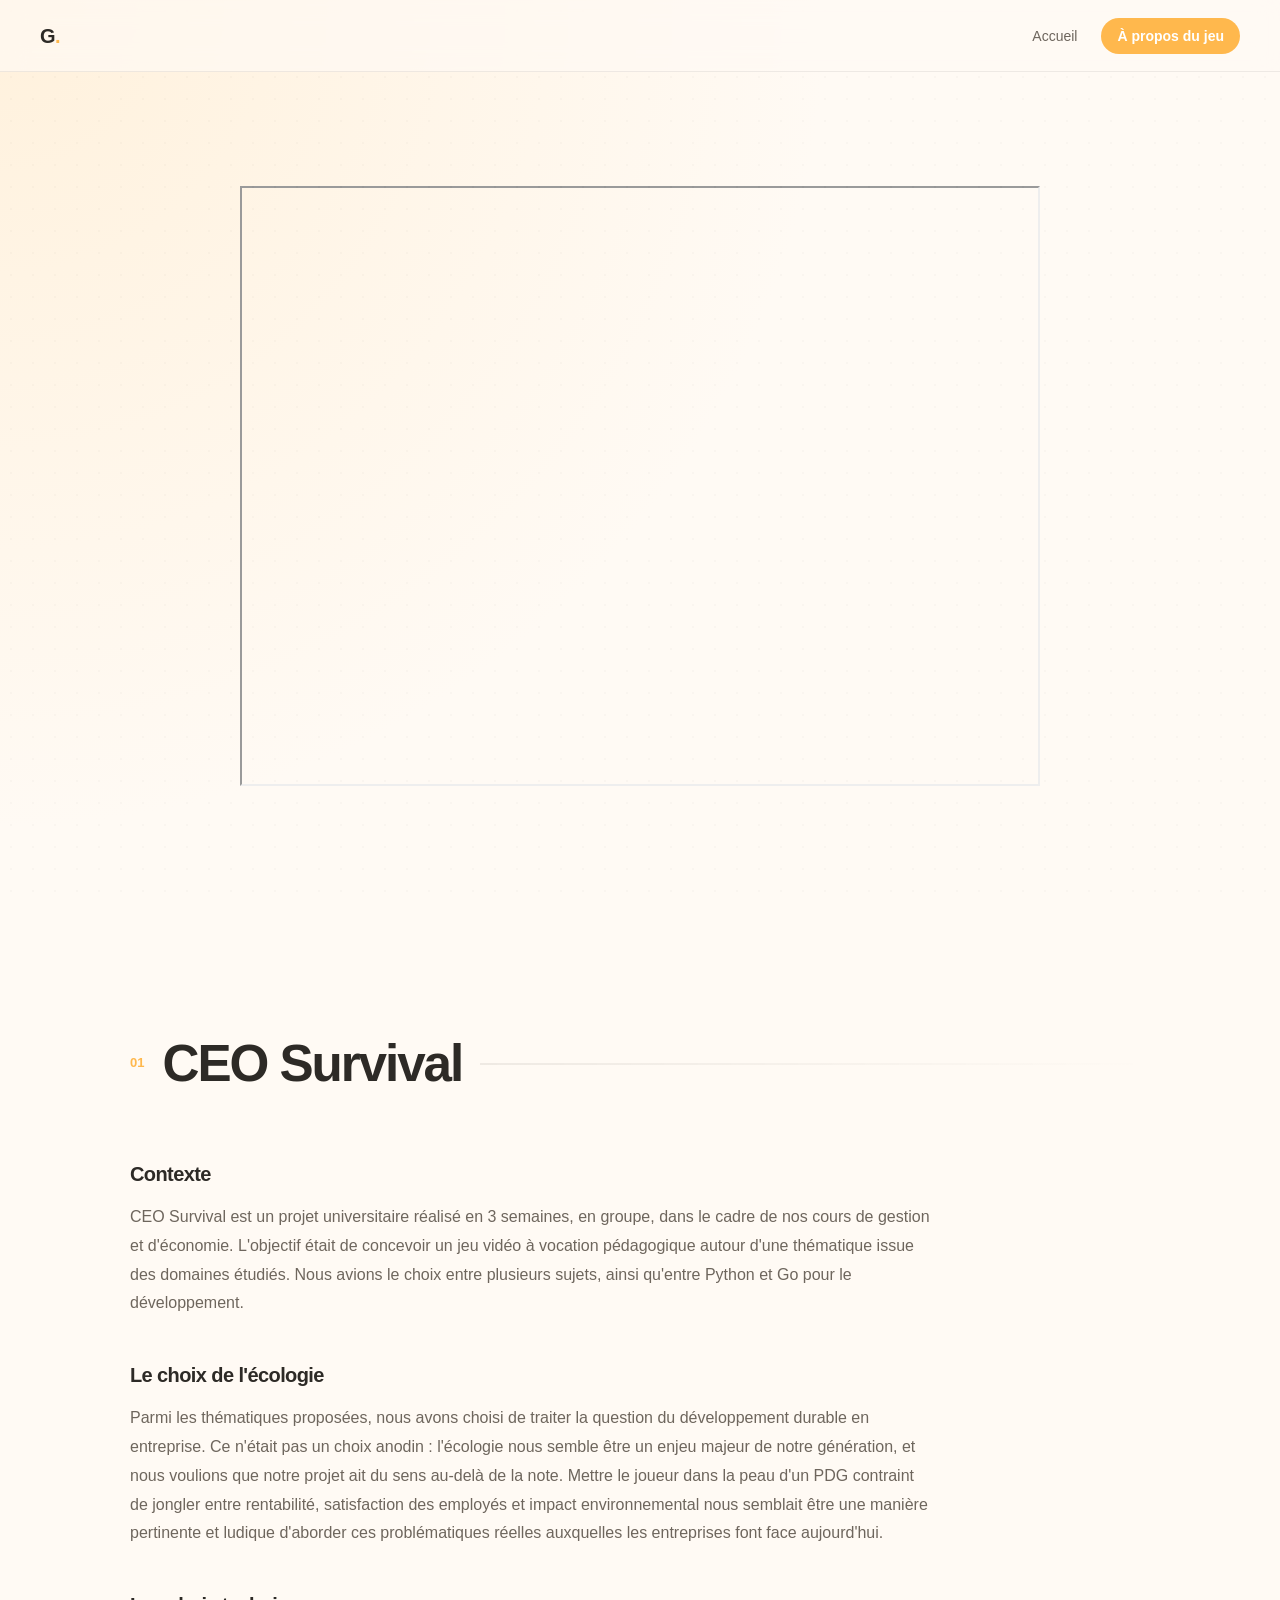
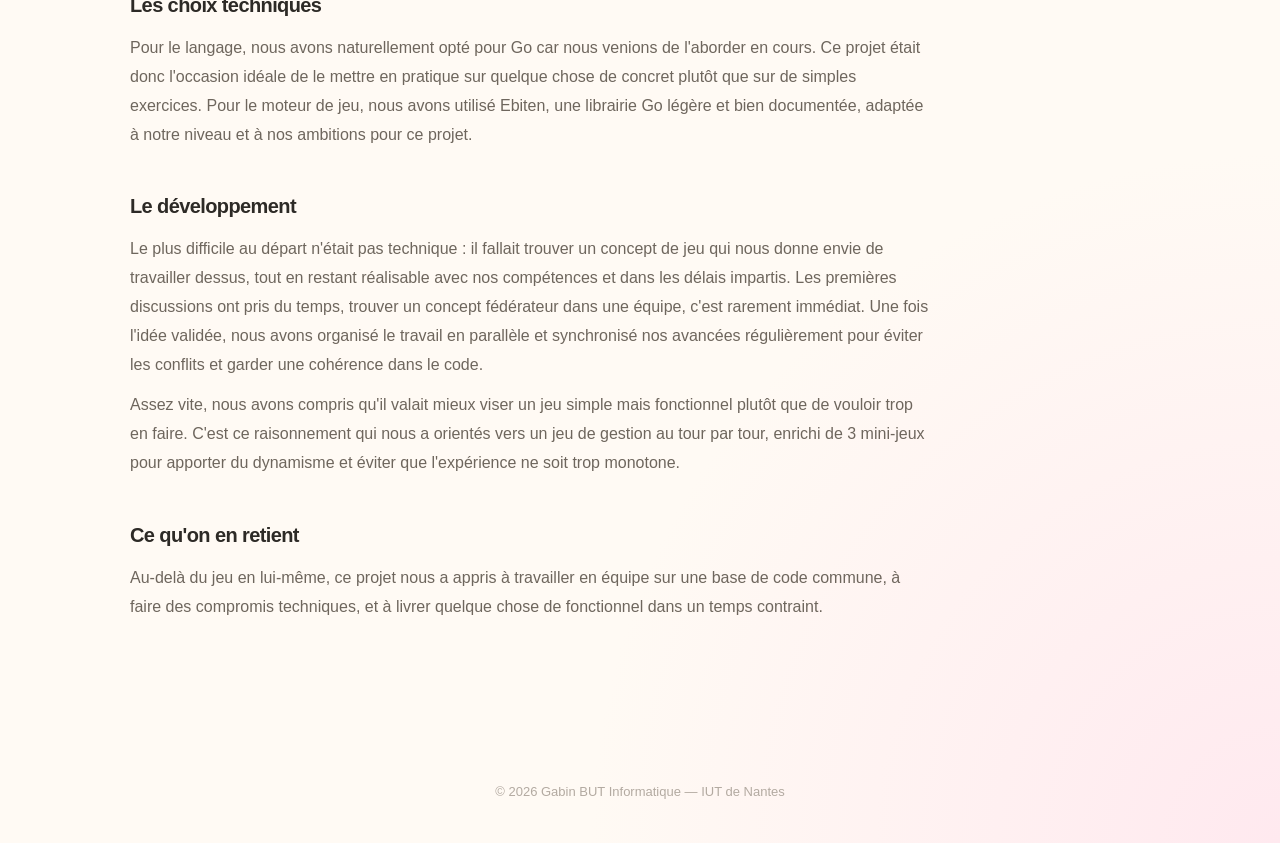
==== ceo_survival.html @ e83b7fce "Premier commit" ====
<!DOCTYPE html>
<html lang="fr">
<head>
  <meta charset="UTF-8" />
  <meta name="viewport" content="width=device-width, initial-scale=1.0" />
  <title>CEO Survival - Gabin</title>
  <link rel="preconnect" href="https://fonts.googleapis.com" />
  <link rel="preconnect" href="https://fonts.gstatic.com" crossorigin />
  <link href="https://fonts.googleapis.com/css2?family=Syne:wght@400;500;600;700;800&family=DM+Mono:ital,wght@0,300;0,400;1,300&display=swap" rel="stylesheet" />
  <link rel="stylesheet" type="text/css" href="style.css">
</head>
<body>

  <!-- NAV -->
  <nav>
  <a href="accueil.html" class="nav-logo">G<span>.</span></a>
  <ul class="nav-links">
    <li><a href="accueil.html">Accueil</a></li>
    <li><a href="#description" class="cta">À propos du jeu</a></li>
  </ul>
  </nav>

  <!-- JEU -->
  <div style="display:flex; justify-content:center; align-items:center; height: calc(100vh - 72px);">
    <iframe src="https://html-classic.itch.zone/html/17681470/index.html"
            width="800" height="600"
            allowfullscreen
            allow="autoplay; fullscreen; gamepad">
    </iframe>
  </div>

  <!-- DESCRIPTION -->
  <section id="description">

    <div class="section-header">
      <span class="section-num">01</span>
      <h2 class="section-title">CEO Survival</h2>
      <div class="section-line"></div>
    </div>

    <div class="jeu-desc">

      <div class="jeu-block">
        <h3>Contexte</h3>
        <p>CEO Survival est un projet universitaire réalisé en 3 semaines, en groupe, dans le cadre de nos cours de gestion et d'économie. L'objectif était de concevoir un jeu vidéo à vocation pédagogique autour d'une thématique issue des domaines étudiés. Nous avions le choix entre plusieurs sujets, ainsi qu'entre Python et Go pour le développement.</p>
      </div>

      <div class="jeu-block">
        <h3>Le choix de l'écologie</h3>
        <p>Parmi les thématiques proposées, nous avons choisi de traiter la question du développement durable en entreprise. Ce n'était pas un choix anodin : l'écologie nous semble être un enjeu majeur de notre génération, et nous voulions que notre projet ait du sens au-delà de la note. Mettre le joueur dans la peau d'un PDG contraint de jongler entre rentabilité, satisfaction des employés et impact environnemental nous semblait être une manière pertinente et ludique d'aborder ces problématiques réelles auxquelles les entreprises font face aujourd'hui.</p>
      </div>

      <div class="jeu-block">
        <h3>Les choix techniques</h3>
        <p>Pour le langage, nous avons naturellement opté pour Go car nous venions de l'aborder en cours. Ce projet était donc l'occasion idéale de le mettre en pratique sur quelque chose de concret plutôt que sur de simples exercices. Pour le moteur de jeu, nous avons utilisé Ebiten, une librairie Go légère et bien documentée, adaptée à notre niveau et à nos ambitions pour ce projet.</p>
      </div>

      <div class="jeu-block">
        <h3>Le développement</h3>
        <p>Le plus difficile au départ n'était pas technique : il fallait trouver un concept de jeu qui nous donne envie de travailler dessus, tout en restant réalisable avec nos compétences et dans les délais impartis. Les premières discussions ont pris du temps, trouver un concept fédérateur dans une équipe, c'est rarement immédiat. Une fois l'idée validée, nous avons organisé le travail en parallèle et synchronisé nos avancées régulièrement pour éviter les conflits et garder une cohérence dans le code.</p>
        <p style="margin-top: 12px;">Assez vite, nous avons compris qu'il valait mieux viser un jeu simple mais fonctionnel plutôt que de vouloir trop en faire. C'est ce raisonnement qui nous a orientés vers un jeu de gestion au tour par tour, enrichi de 3 mini-jeux pour apporter du dynamisme et éviter que l'expérience ne soit trop monotone.</p>
      </div>

      <div class="jeu-block">
        <h3>Ce qu'on en retient</h3>
        <p>Au-delà du jeu en lui-même, ce projet nous a appris à travailler en équipe sur une base de code commune, à faire des compromis techniques, et à livrer quelque chose de fonctionnel dans un temps contraint.</p>
      </div>

    </div>
  </section>

  <!-- FOOTER -->
  <footer>
    <span>© 2026 Gabin</span>
    <span>BUT Informatique — IUT de Nantes</span>
  </footer>

</body>
</html>
---- style.css ----
:root {
  --bg: #fffaf4;
  --bg2: #ffffff;
  --bg3: #f7f1ea;

  --text: #2d2a26;
  --text-muted: #6e665d;
  --text-dim: #b3aaa1;

  --border: rgba(45,42,38,0.08);
  --border-hover: rgba(45,42,38,0.16);

  --accent: #ffb84d;
  --accent-soft: #ffe1b2;

  --pro: #6bc7b8;
  --perso: #ff8f70;
  --uni: #9d7bff;

  --shadow:
    0 10px 30px rgba(0,0,0,0.04);

  --radius: 24px;
}

/* RESET */

*, *::before, *::after {
  box-sizing: border-box;
  margin: 0;
  padding: 0;
}

html {
  scroll-behavior: smooth;
}

body {
  background:
    radial-gradient(circle at top left, #fff1dc 0%, transparent 30%),
    radial-gradient(circle at bottom right, #ffe9ef 0%, transparent 25%),
    var(--bg);

  color: var(--text);

  font-family: 'Plus Jakarta Sans', sans-serif;

  font-size: 16px;
  line-height: 1.7;

  min-height: 100vh;
  overflow-x: hidden;
}

/* texture légère */

body::before {
  content: '';
  position: fixed;
  inset: 0;

  background-image:
    radial-gradient(rgba(0,0,0,0.02) 1px, transparent 1px);

  background-size: 22px 22px;

  pointer-events: none;
  z-index: 0;
}

/* NAV */

nav {
  position: sticky;
  top: 0;
  z-index: 100;

  display: flex;
  align-items: center;
  justify-content: space-between;

  height: 72px;

  padding: 0 40px;

  background: rgba(255,250,244,0.7);

  backdrop-filter: blur(12px);

  border-bottom: 1px solid var(--border);
}

.nav-logo {
  font-size: 20px;
  font-weight: 700;

  color: var(--text);

  text-decoration: none;

  letter-spacing: -0.03em;
}

.nav-logo span {
  color: var(--accent);
}

.nav-links {
  display: flex;
  gap: 8px;

  list-style: none;
}

.nav-links a {
  text-decoration: none;

  color: var(--text-muted);

  font-size: 14px;
  font-weight: 500;

  padding: 10px 16px;

  border-radius: 999px;

  transition: 0.2s;
}

.nav-links a:hover {
  background: rgba(0,0,0,0.04);

  color: var(--text);
}

.nav-links a.cta {
  background: var(--accent);

  color: white;

  font-weight: 700;
}

/* SECTION */

section {
  position: relative;
  z-index: 1;

  max-width: 1100px;

  margin: 0 auto;

  padding: 120px 40px;
}

/* HERO */

#hero {
  min-height: calc(100vh - 72px);

  display: flex;
  flex-direction: column;
  justify-content: center;
}

.hero-eyebrow {
  font-size: 13px;

  color: var(--text-muted);

  margin-bottom: 20px;

  font-weight: 600;

  letter-spacing: 0.04em;
}

.hero-name {
  font-size: clamp(60px, 10vw, 110px);

  line-height: 0.95;

  font-weight: 800;

  letter-spacing: -0.06em;

  margin-bottom: 18px;
}

.hero-name .line2 {
  color: #d9b88d;
}

.hero-title {
  max-width: 620px;

  font-size: 18px;

  color: var(--text-muted);

  margin-bottom: 40px;
}
/* ABOUT */

.about-grid {
  display: grid;
  grid-template-columns: 1fr 340px;
  gap: 60px;
  align-items: center;
}

.about-text h3 {
  font-size: clamp(24px, 3vw, 36px);
  font-weight: 800;
  letter-spacing: -0.04em;
  margin-bottom: 24px;
}

.about-text p {
  color: var(--text-muted);
  font-size: 16px;
  line-height: 1.8;
  margin-bottom: 16px;
}

.about-photo img {
  width: 100%;
  border-radius: var(--radius);
  object-fit: cover;
  box-shadow: var(--shadow);
  border: 1px solid var(--border);
}

@media (max-width: 700px) {
  .about-grid {
    grid-template-columns: 1fr;
  }

  .about-photo {
    order: -1;
  }
}
/* BUTTONS */

.hero-actions {
  display: flex;
  gap: 14px;
  margin-bottom: 32px;
  flex-wrap: wrap;
}

.btn {
  display: inline-flex;
  align-items: center;
  gap: 8px;
  min-width: 150px;
  justify-content: center;

  padding: 14px 22px;

  border-radius: 999px;

  text-decoration: none;

  font-size: 15px;
  font-weight: 600;

  transition: 0.2s;

  border: none;

  cursor: pointer;
}

.btn:hover {
  transform: translateY(-2px);
}

.btn-primary {
  background: var(--accent);

  color: white;
  box-shadow: 0 8px 20px rgba(255,184,77,0.25);
}

.btn-outline {
  background: white;

  color: var(--text);

  border: 1px solid var(--border);

  box-shadow: var(--shadow);
}

/* TAGS */

.tags {
  display: flex;
  flex-wrap: wrap;
  gap: 10px;
}

.tag {
  background: white;

  border: 1px solid var(--border);

  padding: 8px 12px;

  border-radius: 999px;

  font-size: 13px;

  color: var(--text-muted);

  box-shadow: var(--shadow);
}

/* TITRES */

.section-header {
  display: flex;
  align-items: center;
  gap: 18px;

  margin-bottom: 50px;
}

.section-num {
  color: var(--accent);

  font-size: 13px;

  font-weight: 700;
}

.section-title {
  font-size: clamp(32px, 4vw, 52px);

  font-weight: 800;

  letter-spacing: -0.04em;
}

.section-line {
  flex: 1;

  height: 2px;

  background:
    linear-gradient(
      to right,
      var(--border),
      transparent
    );
}

/* PROJETS */

.projets-grid {
  display: grid;
  gap: 24px;
}

.projet-category {
  background: rgba(255,255,255,0.7);

  border: 1px solid rgba(255,255,255,0.8);

  border-radius: var(--radius);

  overflow: hidden;

  backdrop-filter: blur(10px);

  box-shadow: var(--shadow);
}

.projet-cat-header {
  display: flex;
  align-items: center;
  gap: 12px;

  padding: 24px;

  border-bottom: 1px solid var(--border);
}

.cat-dot {
  width: 10px;
  height: 10px;

  border-radius: 50%;
}

.cat-dot.pro { background: var(--pro); }
.cat-dot.perso { background: var(--perso); }
.cat-dot.uni { background: var(--uni); }

.cat-label {
  font-size: 13px;
  font-weight: 700;

  text-transform: uppercase;

  letter-spacing: 0.08em;
}

.cat-desc {
  margin-left: auto;

  color: var(--text-muted);

  font-size: 13px;
}

/* CARDS */

.projets-cards {
  display: grid;

  grid-template-columns:
    repeat(auto-fill, minmax(260px, 1fr));

  gap: 1px;

  background: var(--border);
}

.projet-card {
  background: rgba(255,255,255,0.75);

  padding: 28px;

  transition: 0.25s;
}

.projet-card:hover {
  background: white;

  transform: translateY(-4px);
}

.projet-card-title {
  font-size: 18px;

  font-weight: 700;

  margin-bottom: 10px;
}

.projet-card-desc {
  color: var(--text-muted);

  font-size: 14px;

  margin-bottom: 18px;
}

.projet-card-stack {
  display: flex;
  flex-wrap: wrap;
  gap: 8px;
}

.stack-tag {
  background: var(--bg3);

  color: var(--text-muted);

  font-size: 12px;

  padding: 6px 10px;

  border-radius: 999px;
}

/* CONTACT */

.contact-grid {
  display: grid;

  grid-template-columns: 1fr 1fr;

  gap: 50px;
}

.contact-intro {
  font-size: clamp(32px, 5vw, 54px);

  font-weight: 800;

  line-height: 1;

  letter-spacing: -0.05em;

  margin-bottom: 20px;
}

.contact-intro span {
  color: var(--accent);
}

.contact-sub {
  color: var(--text-muted);

  font-size: 16px;

  line-height: 1.8;
}

.contact-links {
  display: flex;
  flex-direction: column;
  gap: 14px;
}

.contact-link {
  display: flex;
  align-items: center;
  gap: 16px;

  padding: 20px;

  border-radius: 22px;

  text-decoration: none;

  background: rgba(255,255,255,0.8);

  border: 1px solid rgba(255,255,255,0.8);

  color: var(--text);

  box-shadow: var(--shadow);

  transition: 0.25s;
}

.contact-link:hover {
  transform: translateX(6px);
}

.contact-link-icon {
  width: 48px;
  height: 48px;

  border-radius: 16px;

  display: flex;
  align-items: center;
  justify-content: center;
}

.contact-link-icon.mail {
  background: #fff1cf;
}

.contact-link-icon.linkedin {
  background: #e8f1ff;
}

.contact-link-label {
  font-size: 12px;

  color: var(--text-dim);

  margin-bottom: 2px;
}

.contact-link-value {
  font-size: 15px;

  font-weight: 600;
}

/* FOOTER */

footer {
  padding: 40px;

  text-align: center;

  color: var(--text-dim);

  font-size: 13px;
}

/* RESPONSIVE */

@media (max-width: 700px) {

  nav {
    padding: 0 20px;
  }

  section {
    padding: 90px 20px;
  }

  .contact-grid {
    grid-template-columns: 1fr;
  }

  .hero-name {
    font-size: 72px;
  }
}

/* JEU PAGE */

.jeu-desc {
  display: flex;
  flex-direction: column;
  gap: 40px;
  max-width: 800px;
}

.jeu-block h3 {
  font-size: 20px;
  font-weight: 700;
  letter-spacing: -0.03em;
  margin-bottom: 12px;
  color: var(--text);
}

.jeu-block p {
  color: var(--text-muted);
  font-size: 16px;
  line-height: 1.8;
}

/* IMAGES PARTICULES */

.particule-images {
  display: grid;
  grid-template-columns: 1fr 1fr;
  gap: 20px;
  margin-top: 24px;
}

.particule-images img {
  width: 100%;
  border-radius: 16px;
  box-shadow: 0 10px 30px rgba(0,0,0,0.08);
  border: 1px solid var(--border);
}

code {
  background: var(--bg3);
  padding: 2px 8px;
  border-radius: 6px;
  font-family: 'DM Mono', monospace;
  font-size: 14px;
  color: var(--text);
}

.message-copie {
    position: fixed;
    bottom: 20px;
    right: 20px;

    background: #111;
    color: white;

    padding: 12px 18px;
    border-radius: 10px;

    opacity: 0;
    transform: translateY(10px);

    transition: 0.3s;

    pointer-events: none;
}

.message-copie.show {
    opacity: 1;
    transform: translateY(0);
}

/* PROJET HERO */

.projet-hero {
  display: flex;
  flex-direction: column;
  justify-content: center;
  align-items: center;
  height: calc(100vh - 72px);
  gap: 24px;
}

.projet-hero-title {
  text-align: center;
}

.projet-hero-name {
  font-size: clamp(40px, 7vw, 80px);
}

.projet-hero-img {
  max-width: 700px;
  width: 100%;
  border-radius: 24px;
  box-shadow: 0 20px 60px rgba(0,0,0,0.1);
  border: 1px solid var(--border);
}

.projet-tags-center {
  justify-content: center;
  margin-top: 24px;
}

.jeu-block-img {
  margin-top: 24px;
  max-width: 700px;
  width: 100%;
  border-radius: 16px;
  box-shadow: 0 10px 30px rgba(0,0,0,0.08);
  border: 1px solid var(--border);
}
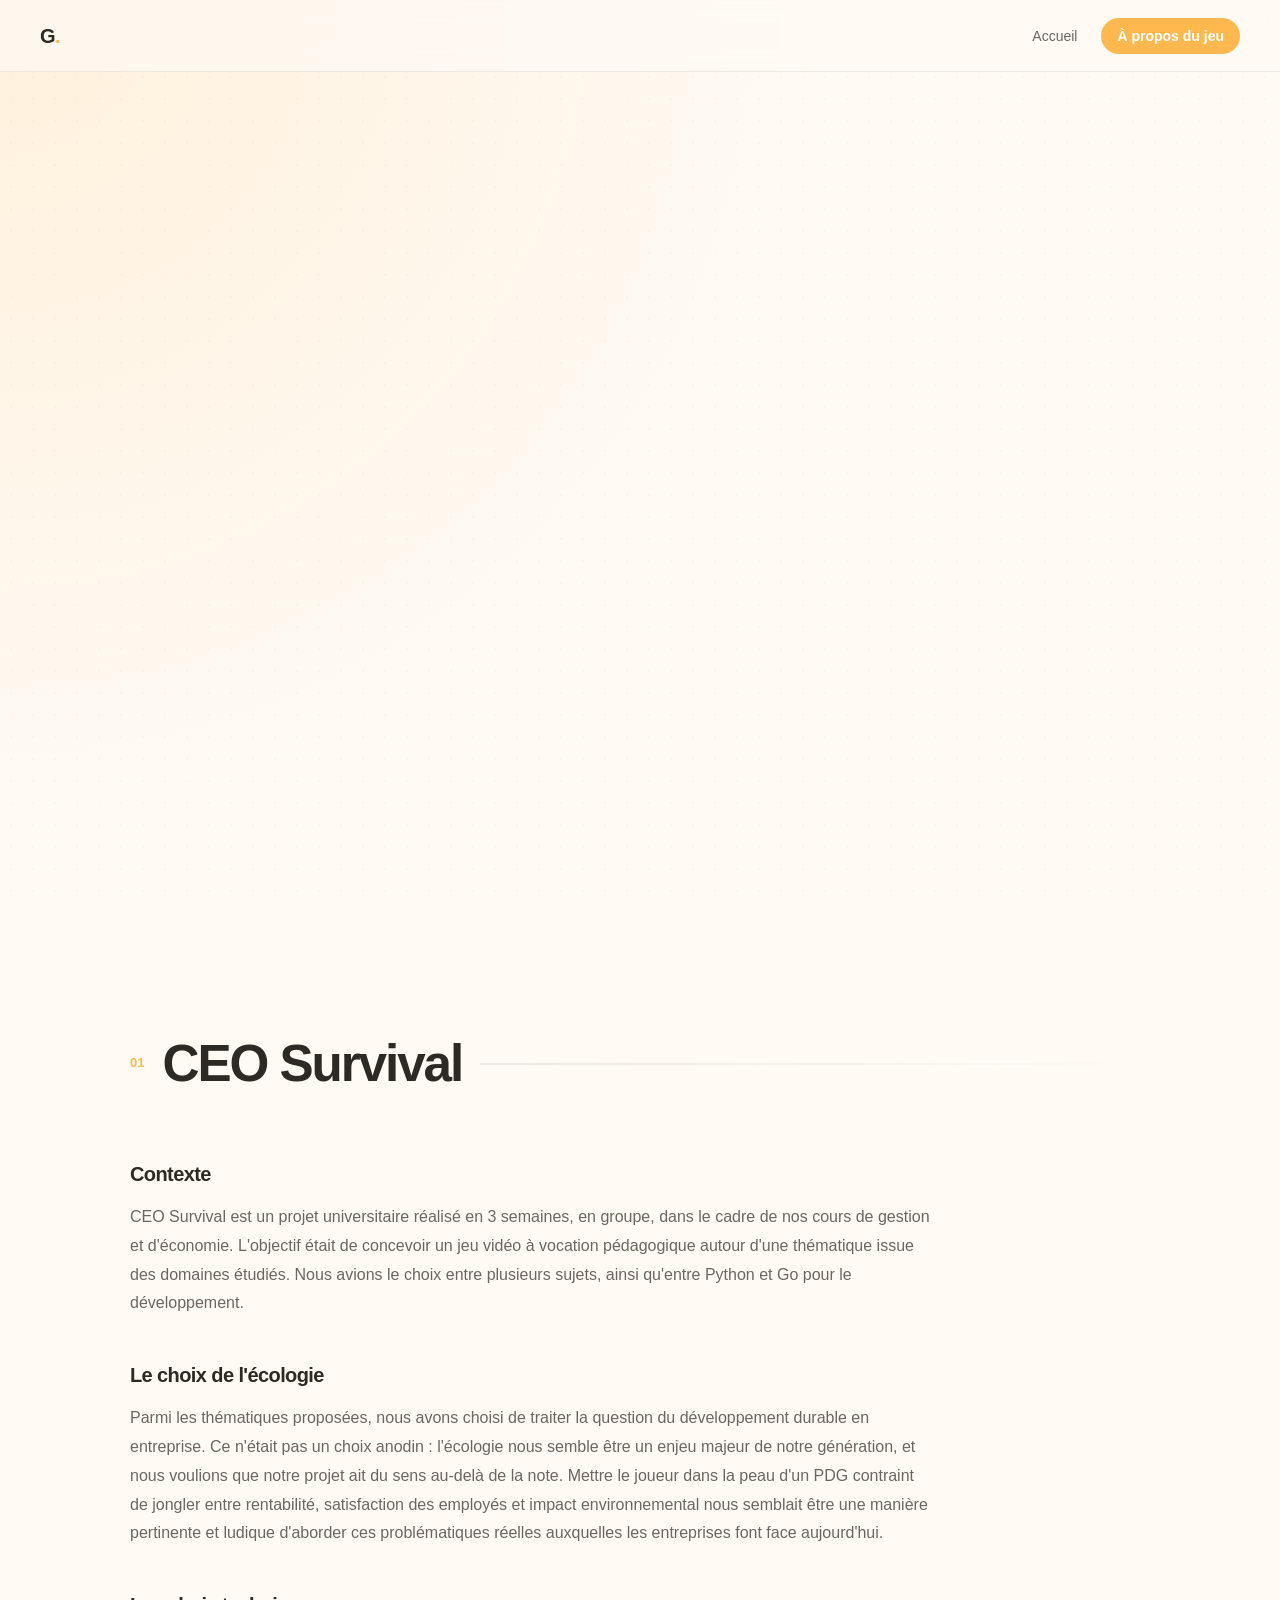
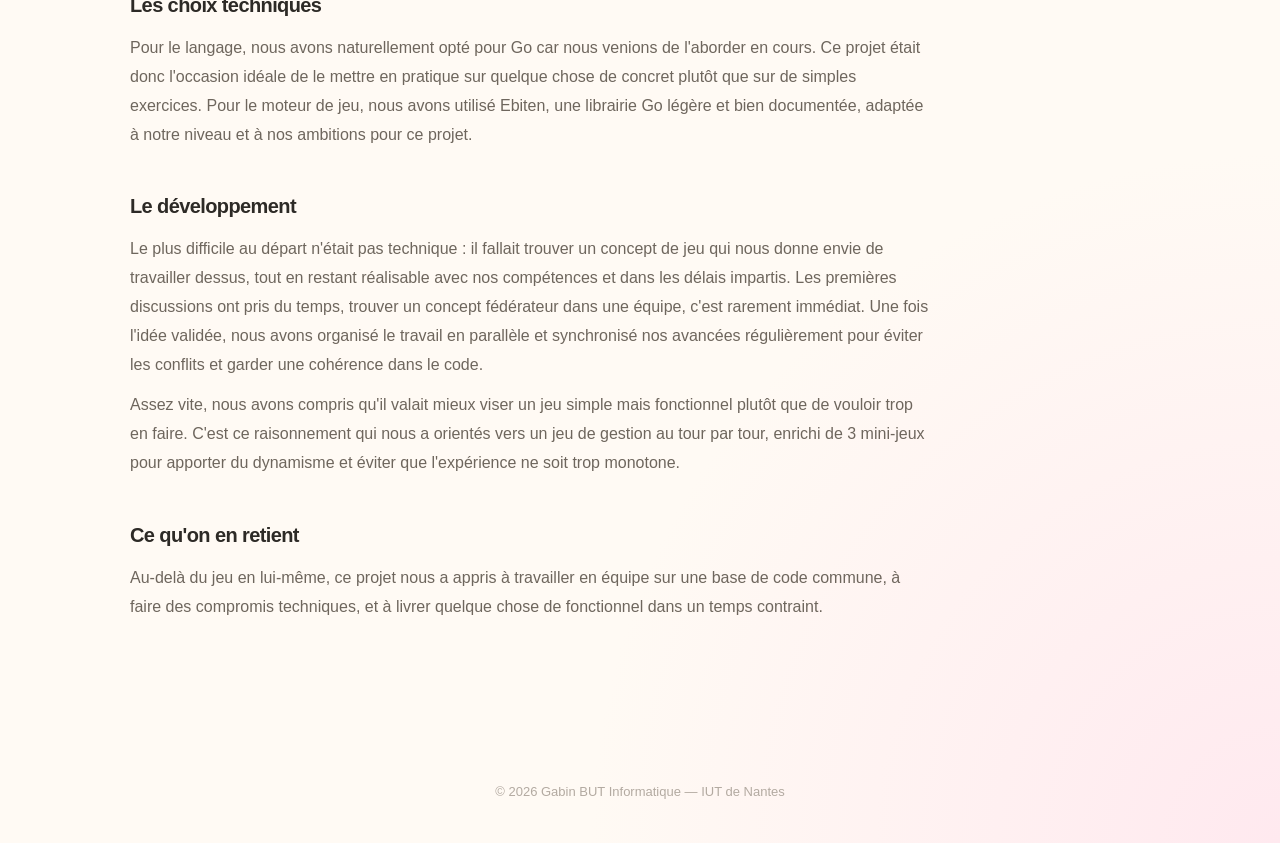
==== commit df6a40de: "Update ceo_survival.html" ====
--- a/ceo_survival.html
+++ b/ceo_survival.html
@@ -13,20 +13,16 @@
 
   <!-- NAV -->
   <nav>
-  <a href="accueil.html" class="nav-logo">G<span>.</span></a>
+  <a href="index.html" class="nav-logo">G<span>.</span></a>
   <ul class="nav-links">
-    <li><a href="accueil.html">Accueil</a></li>
+    <li><a href="index.html">Accueil</a></li>
     <li><a href="#description" class="cta">À propos du jeu</a></li>
   </ul>
   </nav>
 
   <!-- JEU -->
   <div style="display:flex; justify-content:center; align-items:center; height: calc(100vh - 72px);">
-    <iframe src="https://html-classic.itch.zone/html/17681470/index.html"
-            width="800" height="600"
-            allowfullscreen
-            allow="autoplay; fullscreen; gamepad">
-    </iframe>
+    <iframe height="167" width="552" src="https://itch.io/embed/4612067" frameborder="0"><a href="https://gabgube.itch.io/jeu">Jeu by Gabgube</a></iframe>
   </div>
 
   <!-- DESCRIPTION -->
@@ -76,4 +72,4 @@
   </footer>
 
 </body>
-</html>+</html>
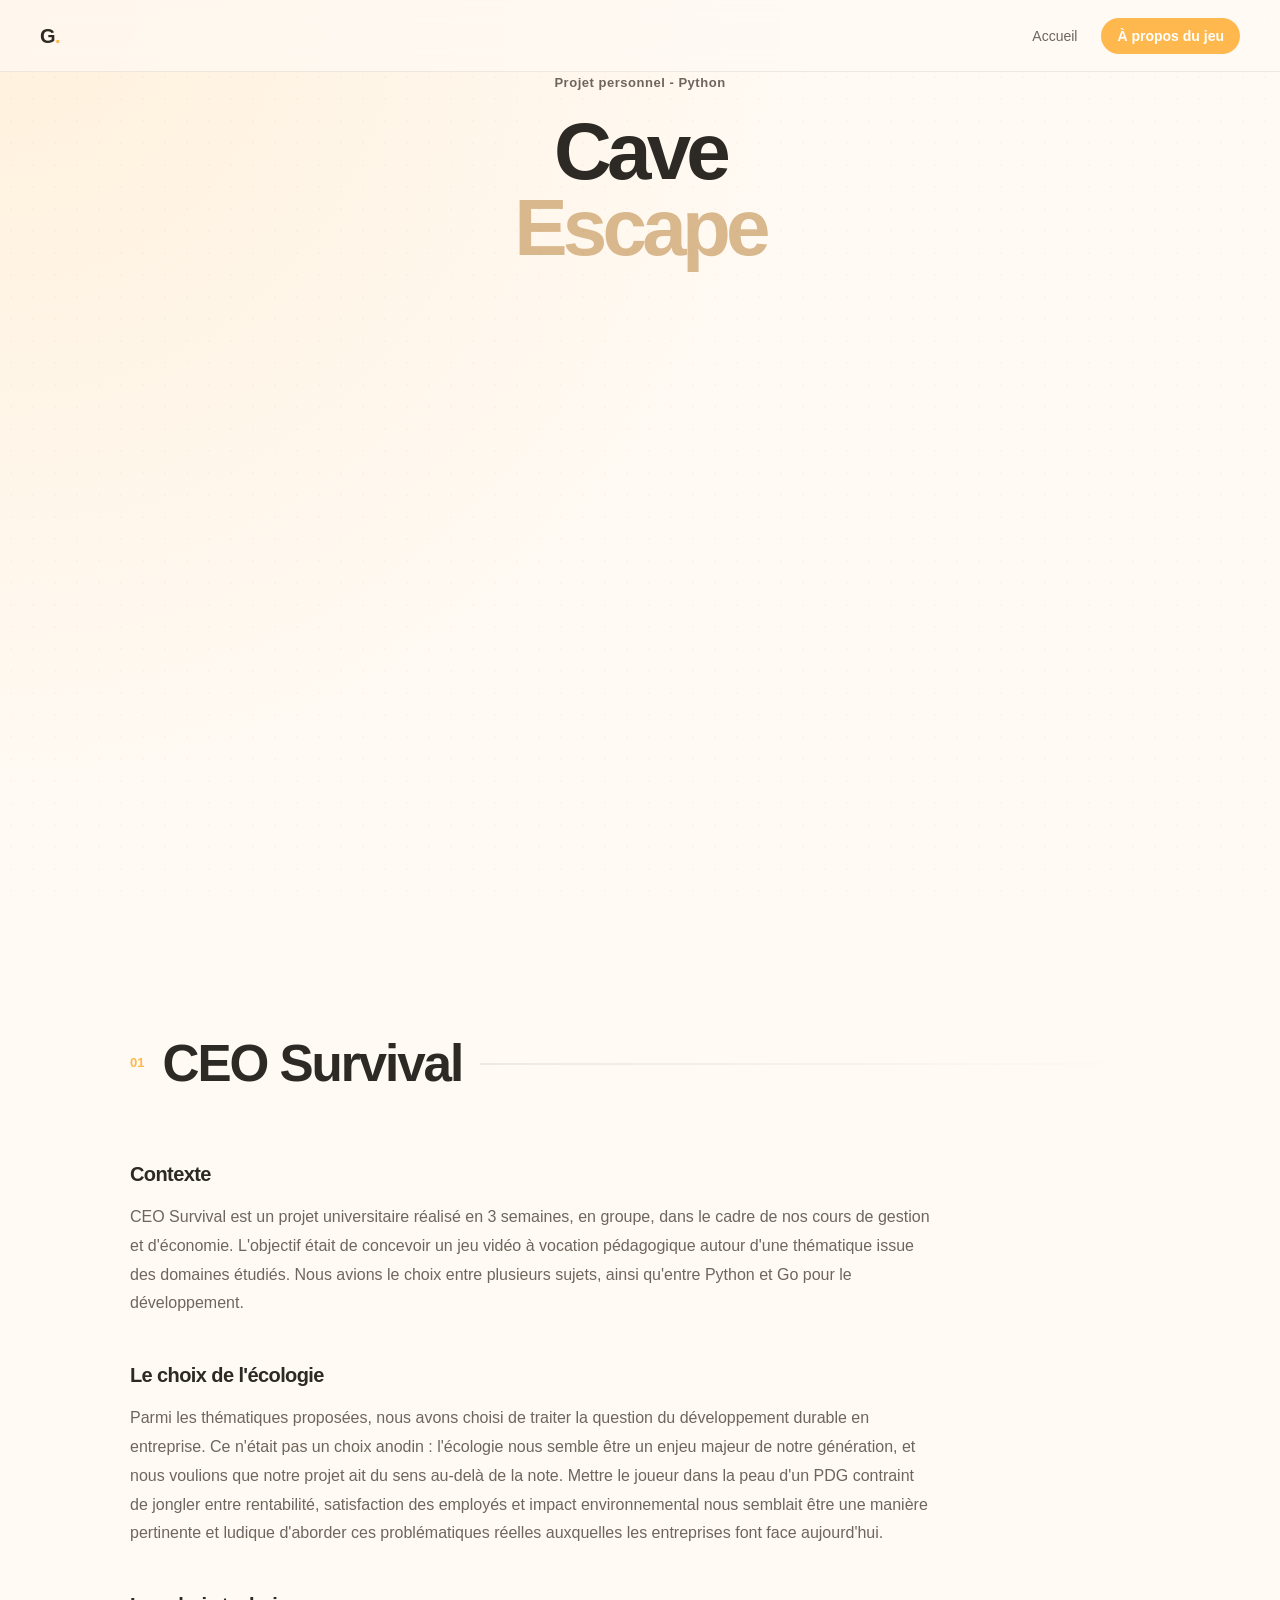
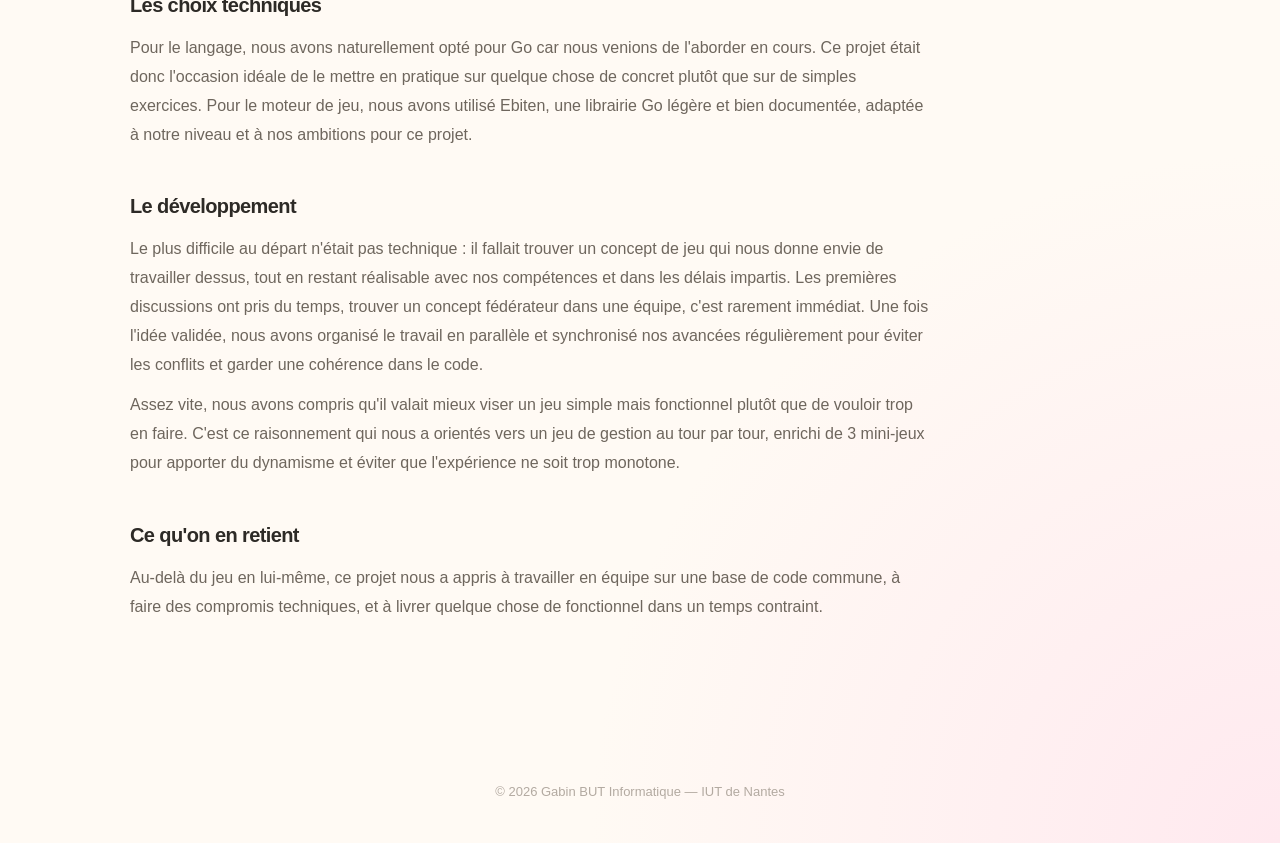
==== commit bfc52b36: "Update ceo_survival.html" ====
--- a/ceo_survival.html
+++ b/ceo_survival.html
@@ -20,9 +20,15 @@
   </ul>
   </nav>
 
-  <!-- JEU -->
-  <div style="display:flex; justify-content:center; align-items:center; height: calc(100vh - 72px);">
-    <iframe height="167" width="552" src="https://itch.io/embed/4612067" frameborder="0"><a href="https://gabgube.itch.io/jeu">Jeu by Gabgube</a></iframe>
+  <!-- HERO -->
+  <div class="projet-hero">
+    <div class="projet-hero-title">
+      <div class="hero-eyebrow">Projet personnel - Python</div>
+      <h1 class="hero-name projet-hero-name">Cave<br/><span class="line2">Escape</span></h1>
+    </div>
+    <div style="display:flex; justify-content:center; align-items:center; height: calc(100vh - 72px);">
+    <iframe height="167" frameborder="0" src="https://itch.io/embed/4612067" width="552"><a href="https://gabgube.itch.io/jeu">Ceo Survival by Gabgube</a></iframe>
+  </div>
   </div>
 
   <!-- DESCRIPTION -->
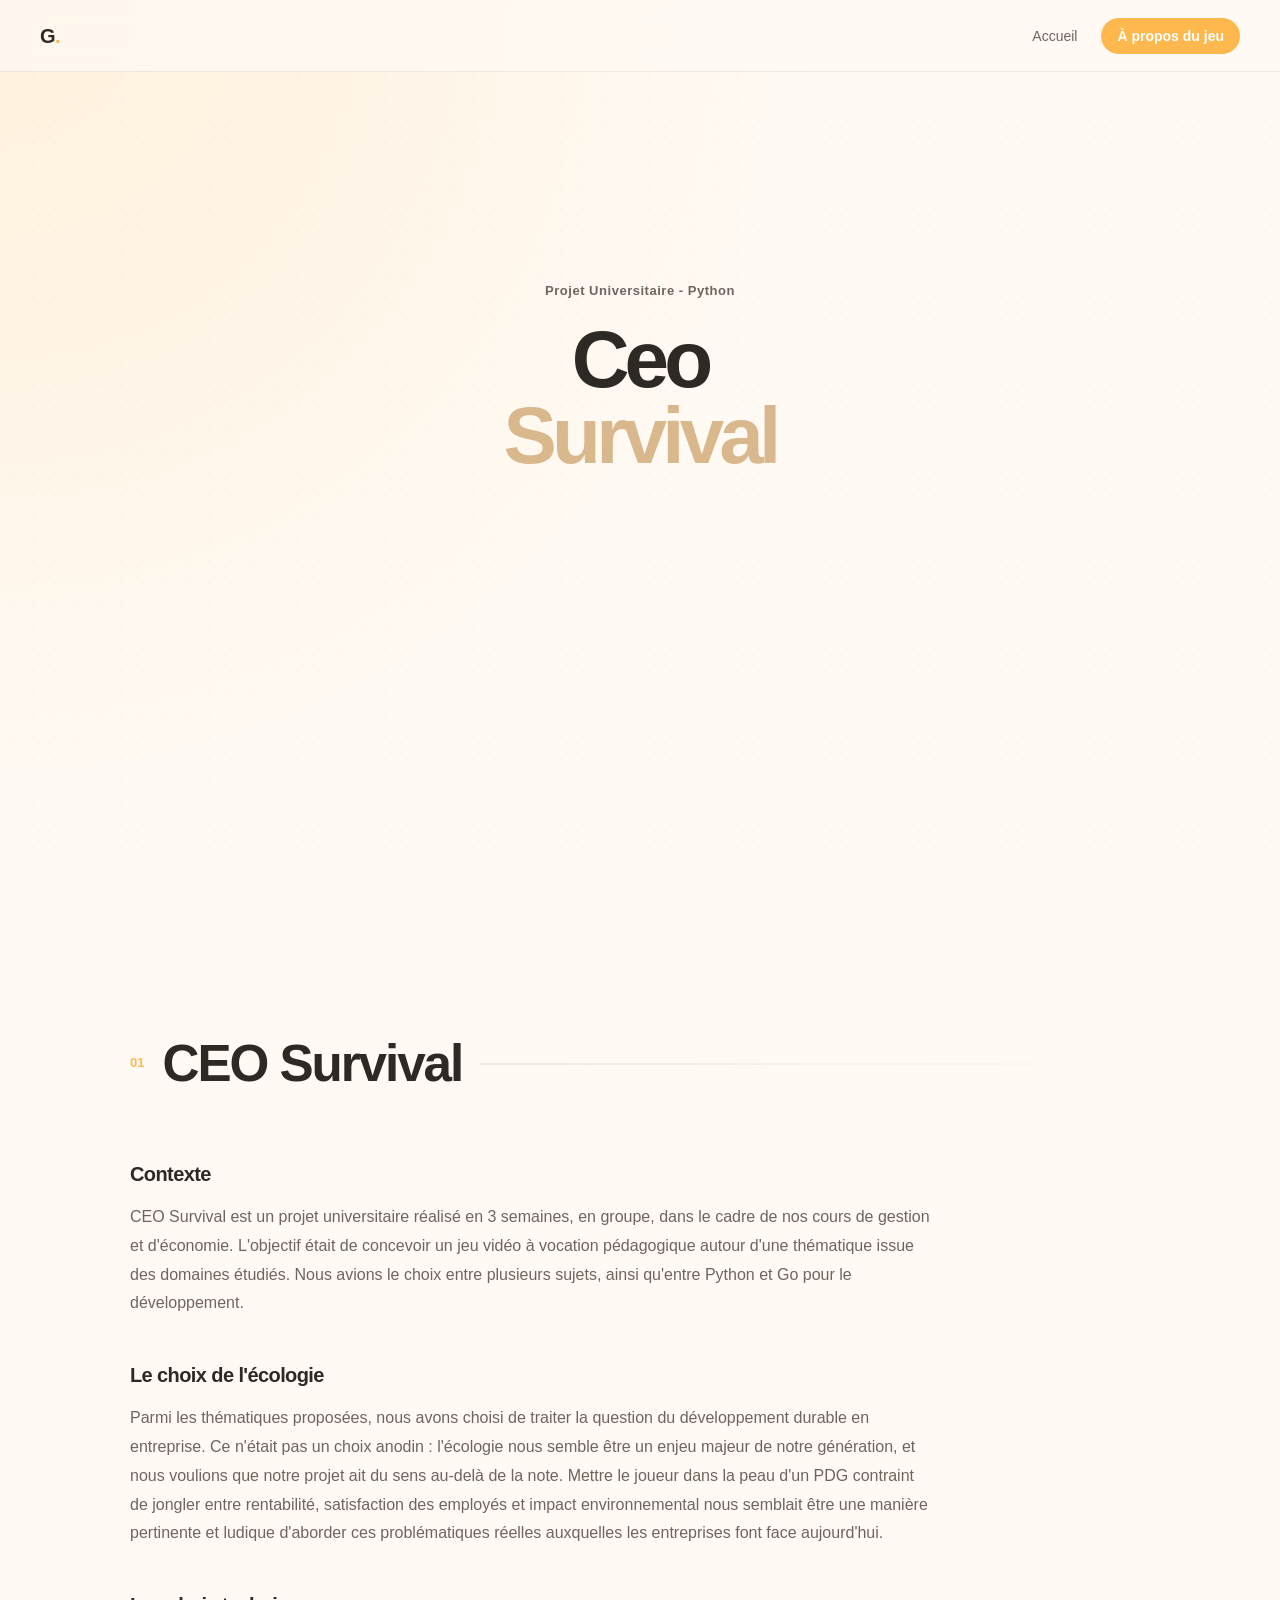
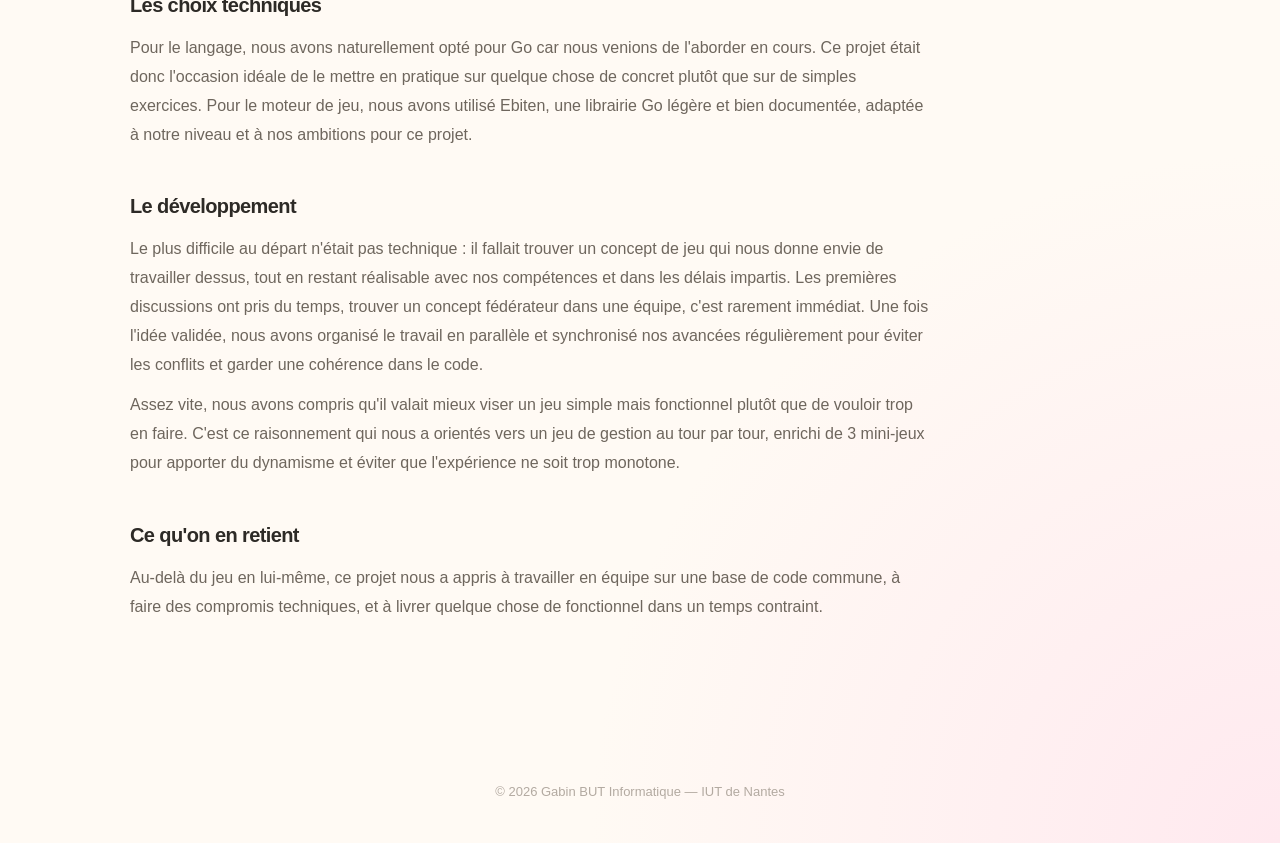
==== commit 25d3c73d: "Update ceo_survival.html" ====
--- a/ceo_survival.html
+++ b/ceo_survival.html
@@ -23,10 +23,10 @@
   <!-- HERO -->
   <div class="projet-hero">
     <div class="projet-hero-title">
-      <div class="hero-eyebrow">Projet personnel - Python</div>
-      <h1 class="hero-name projet-hero-name">Cave<br/><span class="line2">Escape</span></h1>
+      <div class="hero-eyebrow">Projet Universitaire - Python</div>
+      <h1 class="hero-name projet-hero-name">Ceo<br/><span class="line2">Survival</span></h1>
     </div>
-    <div style="display:flex; justify-content:center; align-items:center; height: calc(100vh - 72px);">
+    <div>
     <iframe height="167" frameborder="0" src="https://itch.io/embed/4612067" width="552"><a href="https://gabgube.itch.io/jeu">Ceo Survival by Gabgube</a></iframe>
   </div>
   </div>
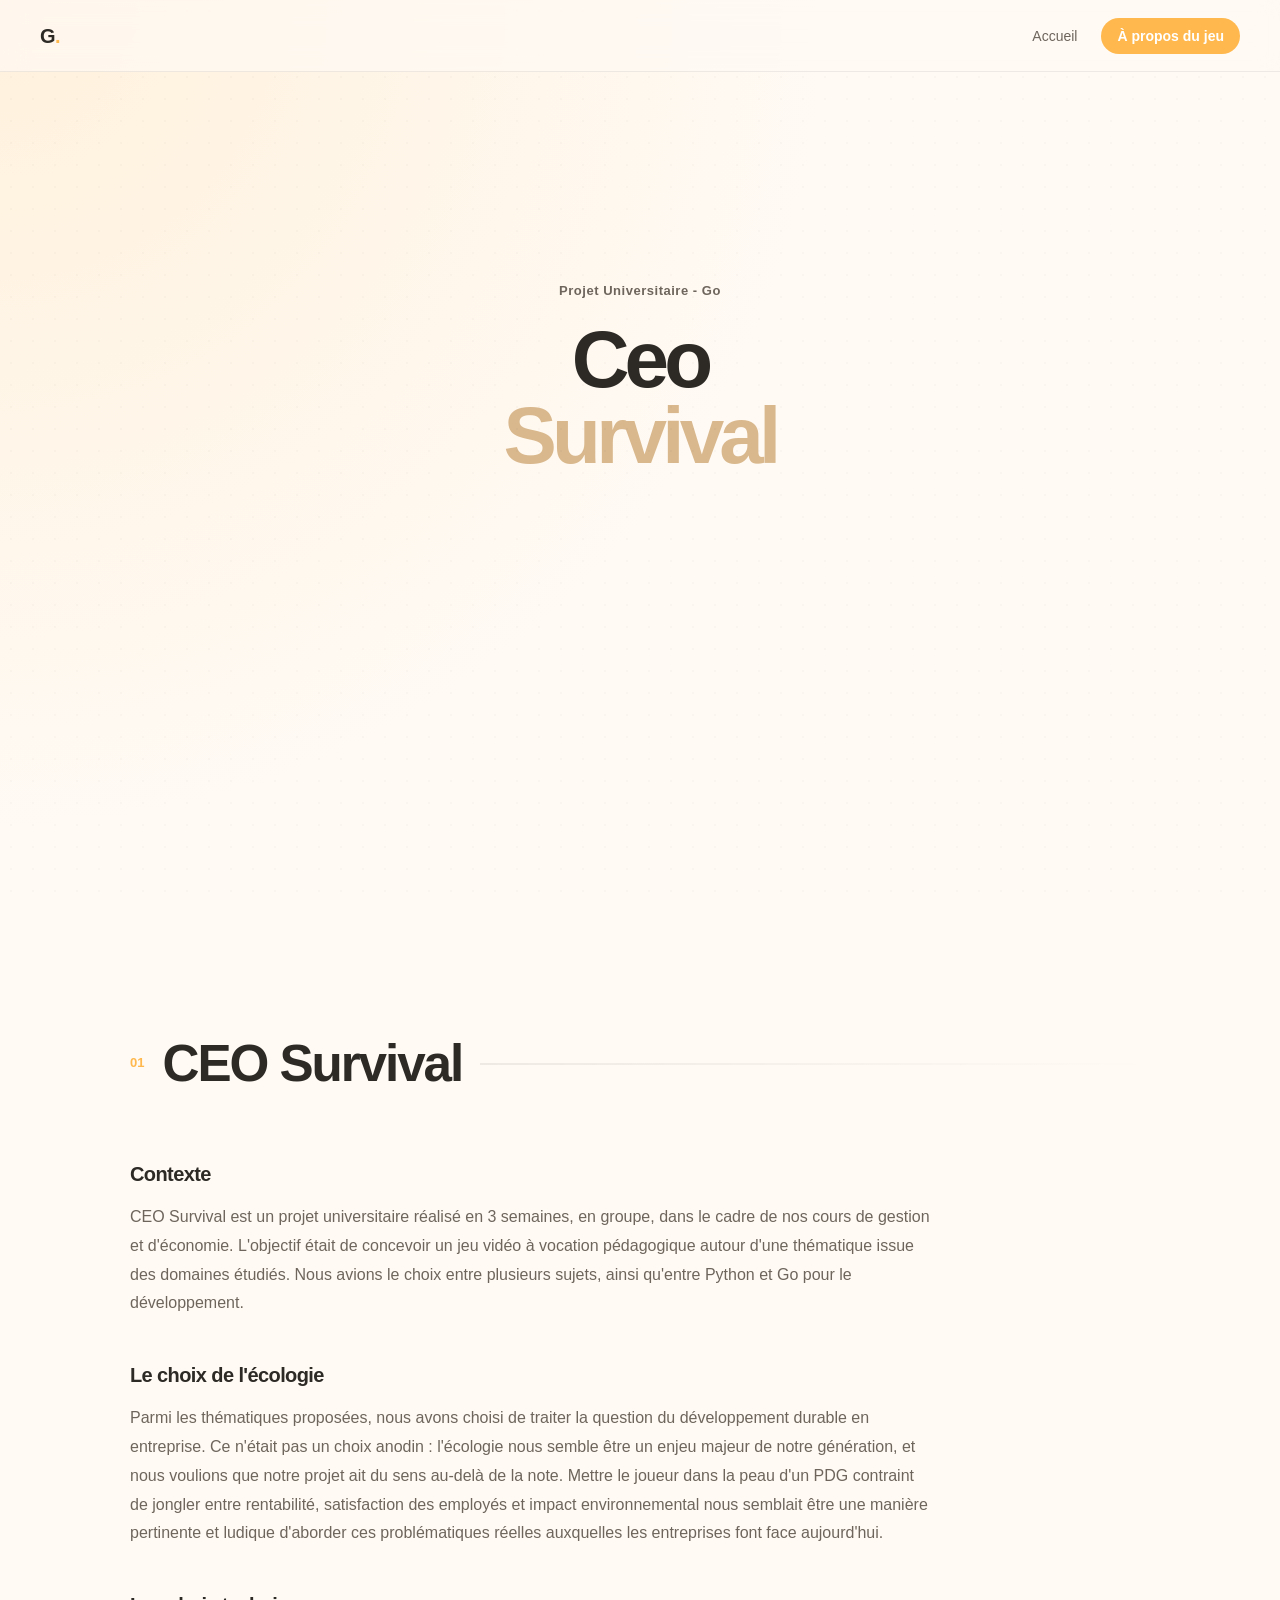
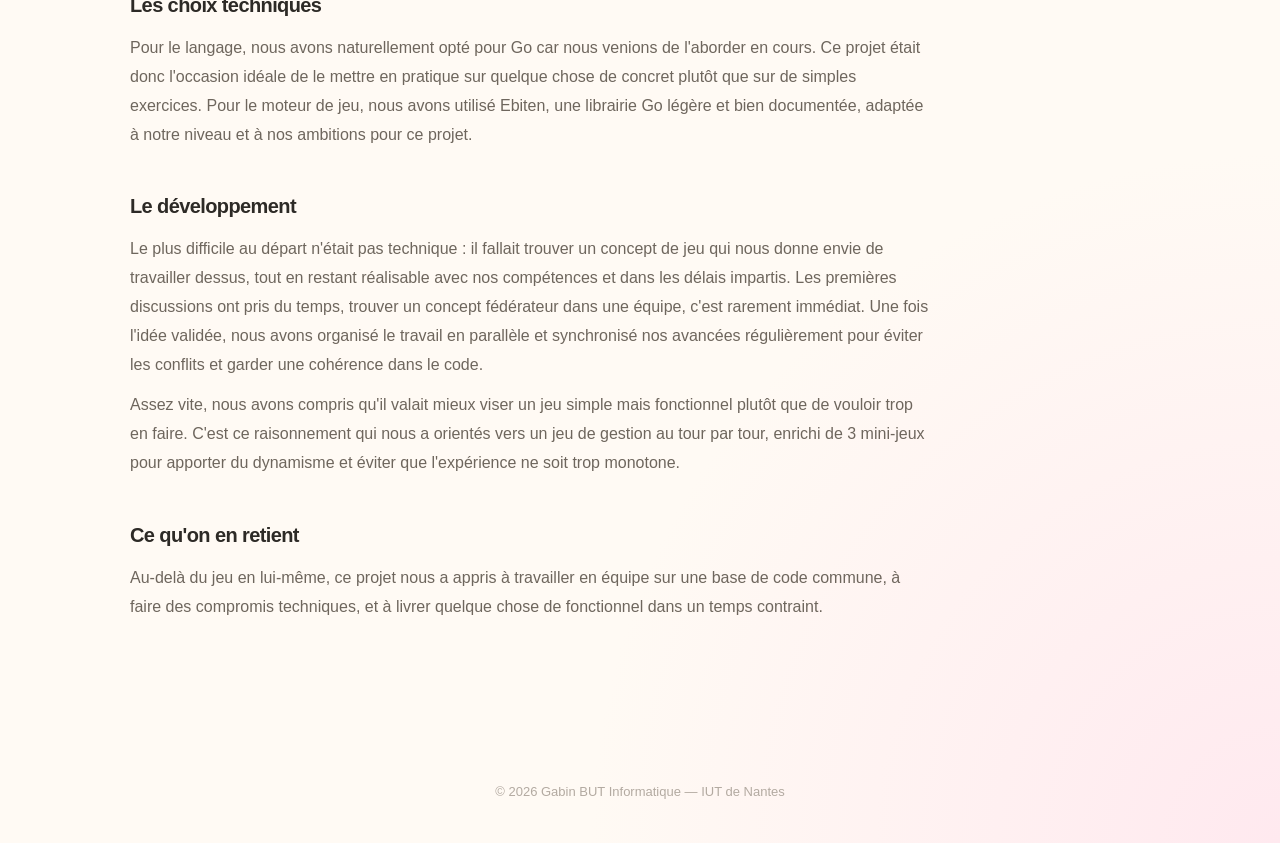
==== commit 06d9b0f9: "Update ceo_survival.html" ====
--- a/ceo_survival.html
+++ b/ceo_survival.html
@@ -23,7 +23,7 @@
   <!-- HERO -->
   <div class="projet-hero">
     <div class="projet-hero-title">
-      <div class="hero-eyebrow">Projet Universitaire - Python</div>
+      <div class="hero-eyebrow">Projet Universitaire - Go</div>
       <h1 class="hero-name projet-hero-name">Ceo<br/><span class="line2">Survival</span></h1>
     </div>
     <div>
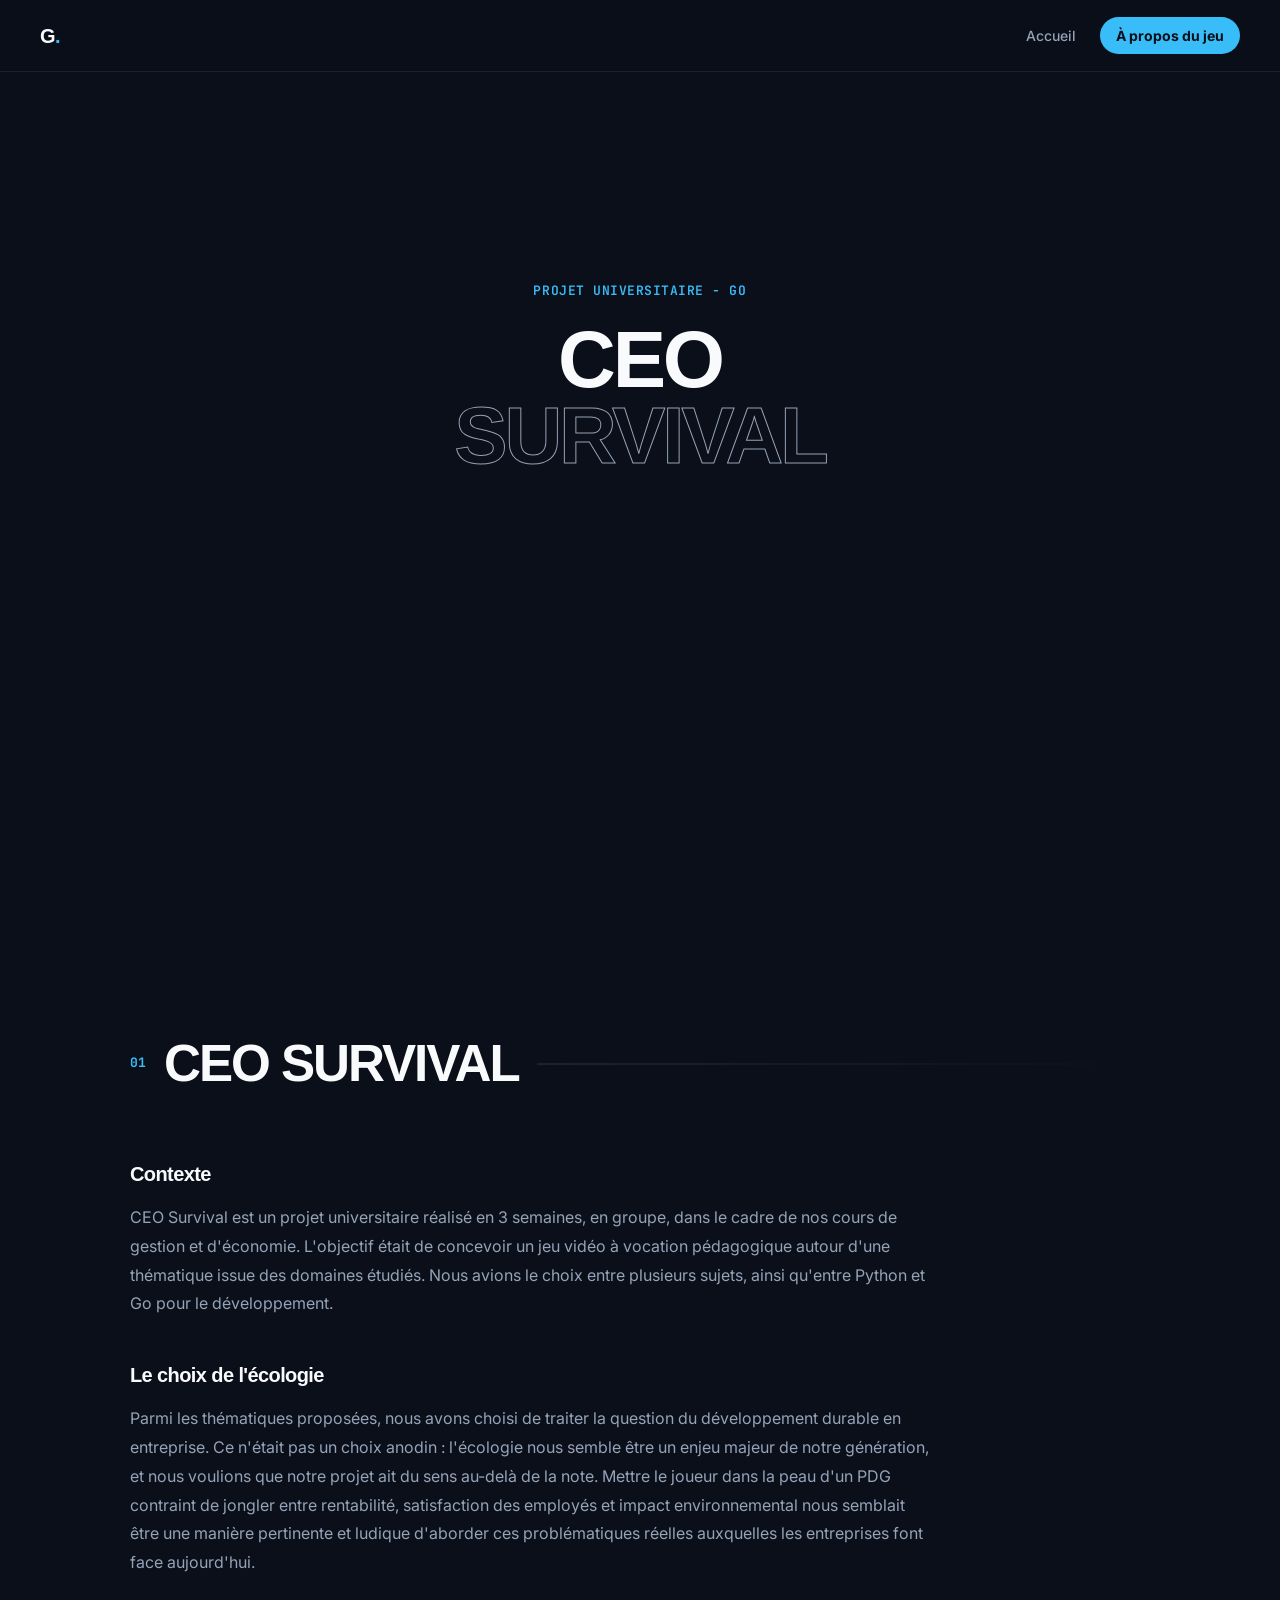
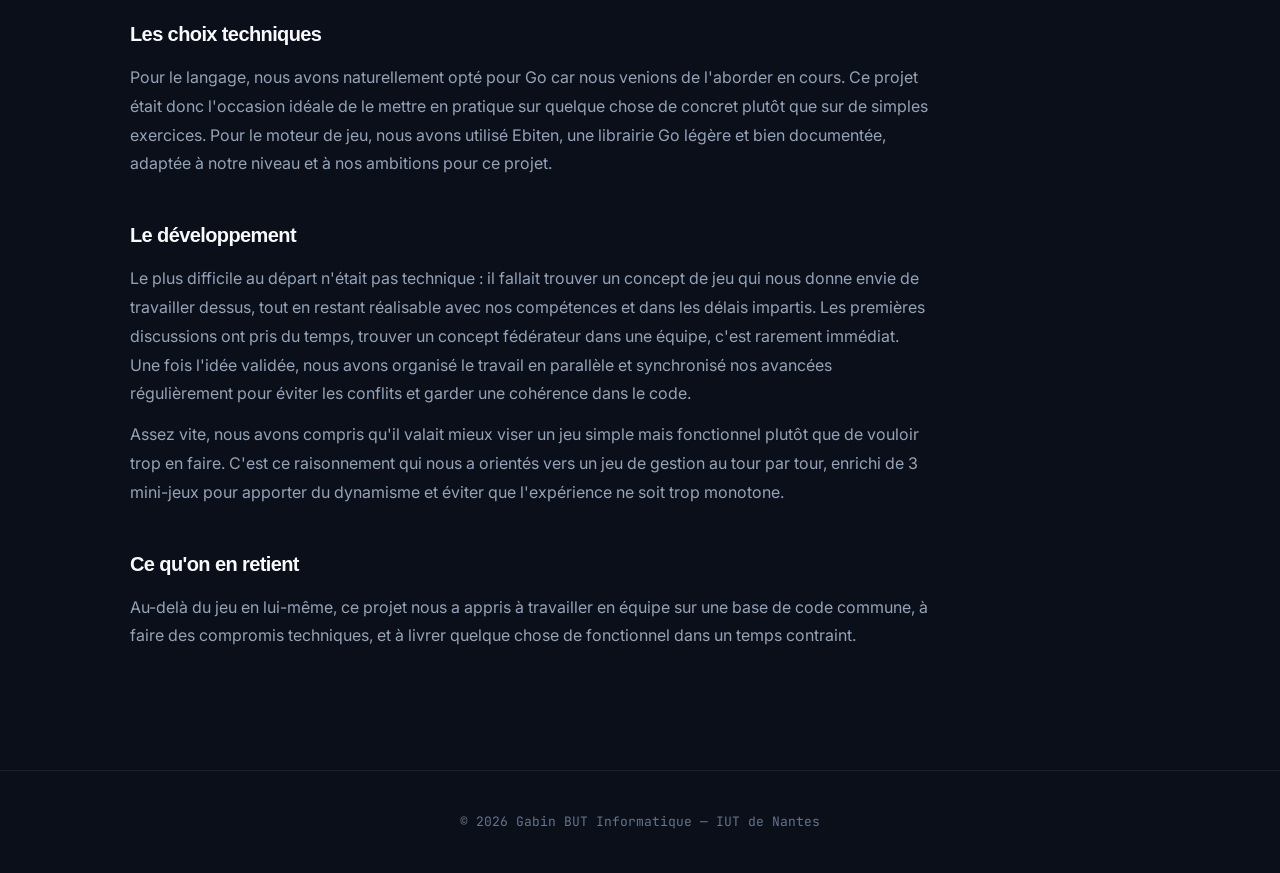
==== commit d0c7b1d4: "Changement CSS + Modif 2e année" ====
--- a/ceo_survival.html
+++ b/ceo_survival.html
@@ -13,11 +13,11 @@
 
   <!-- NAV -->
   <nav>
-  <a href="index.html" class="nav-logo">G<span>.</span></a>
-  <ul class="nav-links">
-    <li><a href="index.html">Accueil</a></li>
-    <li><a href="#description" class="cta">À propos du jeu</a></li>
-  </ul>
+    <a href="index.html" class="nav-logo">G<span>.</span></a>
+    <ul class="nav-links">
+      <li><a href="index.html">Accueil</a></li>
+      <li><a href="#description" class="cta">À propos du jeu</a></li>
+    </ul>
   </nav>
 
   <!-- HERO -->
@@ -27,8 +27,8 @@
       <h1 class="hero-name projet-hero-name">Ceo<br/><span class="line2">Survival</span></h1>
     </div>
     <div>
-    <iframe height="167" frameborder="0" src="https://itch.io/embed/4612067" width="552"><a href="https://gabgube.itch.io/jeu">Ceo Survival by Gabgube</a></iframe>
-  </div>
+      <iframe height="167" frameborder="0" src="https://itch.io/embed/4612067" width="552"><a href="https://gabgube.itch.io/jeu">Ceo Survival by Gabgube</a></iframe>
+    </div>
   </div>
 
   <!-- DESCRIPTION -->
@@ -77,5 +77,6 @@
     <span>BUT Informatique — IUT de Nantes</span>
   </footer>
 
+  <script src="lightbox.js"></script>
 </body>
-</html>
+</html>
--- a/style.css
+++ b/style.css
@@ -1,26 +1,43 @@
+@import url('https://api.fontshare.com/v2/css?f[]=cabinet-grotesk@800,900,700&display=swap');
+@import url('https://fonts.googleapis.com/css2?family=Inter:wght@400;500;600&family=JetBrains+Mono:wght@500&display=swap');
+
+/* ==========================================================================
+   CODE COULEUR PRECIS (3 COULEURS MAX)
+   1. FOND : #0b0f19 (Obsidienne)
+   2. TEXTE : #f8fafc (Blanc Acier)
+   3. ACCENT : #38bdf8 (Cyan Electrique)
+   ========================================================================== */
+
 :root {
-  --bg: #fffaf4;
-  --bg2: #ffffff;
-  --bg3: #f7f1ea;
-
-  --text: #2d2a26;
-  --text-muted: #6e665d;
-  --text-dim: #b3aaa1;
-
-  --border: rgba(45,42,38,0.08);
-  --border-hover: rgba(45,42,38,0.16);
-
-  --accent: #ffb84d;
-  --accent-soft: #ffe1b2;
-
-  --pro: #6bc7b8;
-  --perso: #ff8f70;
-  --uni: #9d7bff;
-
-  --shadow:
-    0 10px 30px rgba(0,0,0,0.04);
-
+  /* 1. Couleur de Fond */
+  --bg: #0b0f19;
+  --bg2: #111827;
+  --bg3: #1f2937;
+
+  /* 2. Couleur de Texte & Structure */
+  --text: #f8fafc;
+  --text-muted: #94a3b8;
+  --text-dim: #64748b;
+
+  --border: rgba(248, 250, 252, 0.08);
+  --border-hover: rgba(248, 250, 252, 0.2);
+
+  /* 3. Couleur d'Accent */
+  --accent: #38bdf8;
+  --accent-soft: rgba(56, 189, 248, 0.1);
+
+  /* Thématiques Projets alignées sur l'accent */
+  --pro: var(--accent);
+  --perso: var(--accent);
+  --uni: var(--accent);
+
+  --shadow: 0 10px 30px rgba(0,0,0,0.5);
   --radius: 24px;
+
+  /* Typographie */
+  --font-title: 'Cabinet Grotesk', sans-serif;
+  --font-body: 'Inter', sans-serif;
+  --font-mono: 'JetBrains Mono', monospace;
 }
 
 /* RESET */
@@ -36,36 +53,14 @@
 }
 
 body {
-  background:
-    radial-gradient(circle at top left, #fff1dc 0%, transparent 30%),
-    radial-gradient(circle at bottom right, #ffe9ef 0%, transparent 25%),
-    var(--bg);
-
+  background: var(--bg);
   color: var(--text);
-
-  font-family: 'Plus Jakarta Sans', sans-serif;
-
+  font-family: var(--font-body);
   font-size: 16px;
   line-height: 1.7;
-
   min-height: 100vh;
   overflow-x: hidden;
-}
-
-/* texture légère */
-
-body::before {
-  content: '';
-  position: fixed;
-  inset: 0;
-
-  background-image:
-    radial-gradient(rgba(0,0,0,0.02) 1px, transparent 1px);
-
-  background-size: 22px 22px;
-
-  pointer-events: none;
-  z-index: 0;
+  -webkit-font-smoothing: antialiased;
 }
 
 /* NAV */
@@ -80,24 +75,20 @@
   justify-content: space-between;
 
   height: 72px;
-
   padding: 0 40px;
 
-  background: rgba(255,250,244,0.7);
-
+  background: rgba(11, 15, 25, 0.85);
   backdrop-filter: blur(12px);
 
   border-bottom: 1px solid var(--border);
 }
 
 .nav-logo {
+  font-family: var(--font-title);
   font-size: 20px;
-  font-weight: 700;
-
+  font-weight: 800;
   color: var(--text);
-
   text-decoration: none;
-
   letter-spacing: -0.03em;
 }
 
@@ -108,36 +99,27 @@
 .nav-links {
   display: flex;
   gap: 8px;
-
   list-style: none;
 }
 
 .nav-links a {
   text-decoration: none;
-
-  color: var(--text-muted);
-
+  color: var(--text-muted);
   font-size: 14px;
   font-weight: 500;
-
   padding: 10px 16px;
-
   border-radius: 999px;
-
   transition: 0.2s;
 }
 
 .nav-links a:hover {
-  background: rgba(0,0,0,0.04);
-
+  background: rgba(248, 250, 252, 0.05);
   color: var(--text);
 }
 
 .nav-links a.cta {
   background: var(--accent);
-
-  color: white;
-
+  color: var(--bg);
   font-weight: 700;
 }
 
@@ -146,11 +128,8 @@
 section {
   position: relative;
   z-index: 1;
-
   max-width: 1100px;
-
   margin: 0 auto;
-
   padding: 120px 40px;
 }
 
@@ -158,49 +137,43 @@
 
 #hero {
   min-height: calc(100vh - 72px);
-
   display: flex;
   flex-direction: column;
   justify-content: center;
 }
 
 .hero-eyebrow {
+  font-family: var(--font-mono);
   font-size: 13px;
-
-  color: var(--text-muted);
-
+  color: var(--accent);
   margin-bottom: 20px;
-
   font-weight: 600;
-
   letter-spacing: 0.04em;
+  text-transform: uppercase;
 }
 
 .hero-name {
+  font-family: var(--font-title);
   font-size: clamp(60px, 10vw, 110px);
-
   line-height: 0.95;
-
-  font-weight: 800;
-
-  letter-spacing: -0.06em;
-
+  font-weight: 900;
+  letter-spacing: -0.04em;
   margin-bottom: 18px;
+  text-transform: uppercase;
 }
 
 .hero-name .line2 {
-  color: #d9b88d;
+  color: transparent;
+  -webkit-text-stroke: 1px var(--text-muted);
 }
 
 .hero-title {
   max-width: 620px;
-
   font-size: 18px;
-
-  color: var(--text-muted);
-
+  color: var(--text-muted);
   margin-bottom: 40px;
 }
+
 /* ABOUT */
 
 .about-grid {
@@ -211,6 +184,7 @@
 }
 
 .about-text h3 {
+  font-family: var(--font-title);
   font-size: clamp(24px, 3vw, 36px);
   font-weight: 800;
   letter-spacing: -0.04em;
@@ -230,6 +204,13 @@
   object-fit: cover;
   box-shadow: var(--shadow);
   border: 1px solid var(--border);
+  filter: grayscale(100%);
+  transition: 0.25s;
+}
+
+.about-photo img:hover {
+  filter: grayscale(0%);
+  border-color: var(--accent);
 }
 
 @media (max-width: 700px) {
@@ -241,6 +222,7 @@
     order: -1;
   }
 }
+
 /* BUTTONS */
 
 .hero-actions {
@@ -256,20 +238,13 @@
   gap: 8px;
   min-width: 150px;
   justify-content: center;
-
   padding: 14px 22px;
-
   border-radius: 999px;
-
   text-decoration: none;
-
   font-size: 15px;
   font-weight: 600;
-
   transition: 0.2s;
-
   border: none;
-
   cursor: pointer;
 }
 
@@ -279,19 +254,20 @@
 
 .btn-primary {
   background: var(--accent);
-
-  color: white;
-  box-shadow: 0 8px 20px rgba(255,184,77,0.25);
+  color: var(--bg);
+  box-shadow: 0 8px 20px rgba(56, 189, 248, 0.2);
 }
 
 .btn-outline {
-  background: white;
-
+  background: var(--bg2);
   color: var(--text);
-
-  border: 1px solid var(--border);
-
+  border: 1px solid var(--border);
   box-shadow: var(--shadow);
+}
+
+.btn-outline:hover {
+  border-color: var(--accent);
+  color: var(--accent);
 }
 
 /* TAGS */
@@ -303,19 +279,19 @@
 }
 
 .tag {
-  background: white;
-
-  border: 1px solid var(--border);
-
+  background: var(--bg2);
+  border: 1px solid var(--border);
   padding: 8px 12px;
-
   border-radius: 999px;
-
   font-size: 13px;
-
-  color: var(--text-muted);
-
+  color: var(--text-muted);
   box-shadow: var(--shadow);
+  transition: 0.2s;
+}
+
+.tag:hover {
+  border-color: var(--accent);
+  color: var(--accent);
 }
 
 /* TITRES */
@@ -324,37 +300,28 @@
   display: flex;
   align-items: center;
   gap: 18px;
-
   margin-bottom: 50px;
 }
 
 .section-num {
-  color: var(--accent);
-
+  font-family: var(--font-mono);
+  color: var(--accent);
   font-size: 13px;
-
   font-weight: 700;
 }
 
 .section-title {
+  font-family: var(--font-title);
   font-size: clamp(32px, 4vw, 52px);
-
   font-weight: 800;
-
   letter-spacing: -0.04em;
+  text-transform: uppercase;
 }
 
 .section-line {
   flex: 1;
-
   height: 2px;
-
-  background:
-    linear-gradient(
-      to right,
-      var(--border),
-      transparent
-    );
+  background: linear-gradient(to right, var(--border), transparent);
 }
 
 /* PROJETS */
@@ -365,16 +332,10 @@
 }
 
 .projet-category {
-  background: rgba(255,255,255,0.7);
-
-  border: 1px solid rgba(255,255,255,0.8);
-
+  background: var(--bg2);
+  border: 1px solid var(--border);
   border-radius: var(--radius);
-
   overflow: hidden;
-
-  backdrop-filter: blur(10px);
-
   box-shadow: var(--shadow);
 }
 
@@ -382,37 +343,34 @@
   display: flex;
   align-items: center;
   gap: 12px;
-
   padding: 24px;
-
   border-bottom: 1px solid var(--border);
 }
 
 .cat-dot {
   width: 10px;
   height: 10px;
-
   border-radius: 50%;
-}
-
-.cat-dot.pro { background: var(--pro); }
-.cat-dot.perso { background: var(--perso); }
-.cat-dot.uni { background: var(--uni); }
+  background: var(--accent);
+  box-shadow: 0 0 10px var(--accent);
+}
+
+.cat-dot.pro, .cat-dot.perso, .cat-dot.uni {
+  background: var(--accent);
+}
 
 .cat-label {
+  font-family: var(--font-mono);
   font-size: 13px;
   font-weight: 700;
-
+  color: var(--accent);
   text-transform: uppercase;
-
   letter-spacing: 0.08em;
 }
 
 .cat-desc {
   margin-left: auto;
-
-  color: var(--text-muted);
-
+  color: var(--text-muted);
   font-size: 13px;
 }
 
@@ -420,42 +378,34 @@
 
 .projets-cards {
   display: grid;
-
-  grid-template-columns:
-    repeat(auto-fill, minmax(260px, 1fr));
-
+  grid-template-columns: repeat(auto-fill, minmax(260px, 1fr));
   gap: 1px;
-
   background: var(--border);
 }
 
 .projet-card {
-  background: rgba(255,255,255,0.75);
-
+  background: var(--bg2);
   padding: 28px;
-
   transition: 0.25s;
+  text-decoration: none;
+  color: inherit;
 }
 
 .projet-card:hover {
-  background: white;
-
+  background: var(--bg3);
   transform: translateY(-4px);
 }
 
 .projet-card-title {
+  font-family: var(--font-title);
   font-size: 18px;
-
-  font-weight: 700;
-
+  font-weight: 800;
   margin-bottom: 10px;
 }
 
 .projet-card-desc {
   color: var(--text-muted);
-
   font-size: 14px;
-
   margin-bottom: 18px;
 }
 
@@ -466,14 +416,11 @@
 }
 
 .stack-tag {
-  background: var(--bg3);
-
-  color: var(--text-muted);
-
+  background: rgba(248, 250, 252, 0.05);
+  color: var(--text-muted);
+  font-family: var(--font-mono);
   font-size: 12px;
-
   padding: 6px 10px;
-
   border-radius: 999px;
 }
 
@@ -481,22 +428,18 @@
 
 .contact-grid {
   display: grid;
-
   grid-template-columns: 1fr 1fr;
-
   gap: 50px;
 }
 
 .contact-intro {
+  font-family: var(--font-title);
   font-size: clamp(32px, 5vw, 54px);
-
-  font-weight: 800;
-
+  font-weight: 900;
   line-height: 1;
-
   letter-spacing: -0.05em;
-
   margin-bottom: 20px;
+  text-transform: uppercase;
 }
 
 .contact-intro span {
@@ -505,9 +448,7 @@
 
 .contact-sub {
   color: var(--text-muted);
-
   font-size: 16px;
-
   line-height: 1.8;
 }
 
@@ -521,58 +462,47 @@
   display: flex;
   align-items: center;
   gap: 16px;
-
   padding: 20px;
-
   border-radius: 22px;
-
   text-decoration: none;
-
-  background: rgba(255,255,255,0.8);
-
-  border: 1px solid rgba(255,255,255,0.8);
-
+  background: var(--bg2);
+  border: 1px solid var(--border);
   color: var(--text);
-
   box-shadow: var(--shadow);
-
   transition: 0.25s;
 }
 
 .contact-link:hover {
+  border-color: var(--accent);
   transform: translateX(6px);
 }
 
 .contact-link-icon {
   width: 48px;
   height: 48px;
-
   border-radius: 16px;
-
   display: flex;
   align-items: center;
   justify-content: center;
-}
-
-.contact-link-icon.mail {
-  background: #fff1cf;
-}
-
-.contact-link-icon.linkedin {
-  background: #e8f1ff;
+  background: var(--accent-soft);
+  color: var(--accent);
+}
+
+.contact-link-icon.mail, .contact-link-icon.linkedin {
+  background: var(--accent-soft);
+  color: var(--accent);
 }
 
 .contact-link-label {
+  font-family: var(--font-mono);
   font-size: 12px;
-
   color: var(--text-dim);
-
   margin-bottom: 2px;
+  text-transform: uppercase;
 }
 
 .contact-link-value {
   font-size: 15px;
-
   font-weight: 600;
 }
 
@@ -580,18 +510,16 @@
 
 footer {
   padding: 40px;
-
   text-align: center;
-
   color: var(--text-dim);
-
   font-size: 13px;
+  font-family: var(--font-mono);
+  border-top: 1px solid var(--border);
 }
 
 /* RESPONSIVE */
 
 @media (max-width: 700px) {
-
   nav {
     padding: 0 20px;
   }
@@ -609,7 +537,9 @@
   }
 }
 
-/* JEU PAGE */
+/* ==========================================================================
+   STYLES DE PAGES DE PROJETS (MISE EN PAGE CONSERVÉE À L'IDENTIQUE)
+   ========================================================================== */
 
 .jeu-desc {
   display: flex;
@@ -619,8 +549,9 @@
 }
 
 .jeu-block h3 {
+  font-family: var(--font-title);
   font-size: 20px;
-  font-weight: 700;
+  font-weight: 800;
   letter-spacing: -0.03em;
   margin-bottom: 12px;
   color: var(--text);
@@ -644,7 +575,7 @@
 .particule-images img {
   width: 100%;
   border-radius: 16px;
-  box-shadow: 0 10px 30px rgba(0,0,0,0.08);
+  box-shadow: 0 10px 30px rgba(0,0,0,0.4);
   border: 1px solid var(--border);
 }
 
@@ -652,33 +583,30 @@
   background: var(--bg3);
   padding: 2px 8px;
   border-radius: 6px;
-  font-family: 'DM Mono', monospace;
+  font-family: var(--font-mono);
   font-size: 14px;
-  color: var(--text);
+  color: var(--accent);
+  border: 1px solid var(--border);
 }
 
 .message-copie {
-    position: fixed;
-    bottom: 20px;
-    right: 20px;
-
-    background: #111;
-    color: white;
-
-    padding: 12px 18px;
-    border-radius: 10px;
-
-    opacity: 0;
-    transform: translateY(10px);
-
-    transition: 0.3s;
-
-    pointer-events: none;
+  position: fixed;
+  bottom: 20px;
+  right: 20px;
+  background: var(--accent);
+  color: var(--bg);
+  padding: 12px 18px;
+  border-radius: 10px;
+  font-weight: 600;
+  opacity: 0;
+  transform: translateY(10px);
+  transition: 0.3s;
+  pointer-events: none;
 }
 
 .message-copie.show {
-    opacity: 1;
-    transform: translateY(0);
+  opacity: 1;
+  transform: translateY(0);
 }
 
 /* PROJET HERO */
@@ -697,14 +625,17 @@
 }
 
 .projet-hero-name {
+  font-family: var(--font-title);
   font-size: clamp(40px, 7vw, 80px);
+  font-weight: 900;
+  text-transform: uppercase;
 }
 
 .projet-hero-img {
   max-width: 700px;
   width: 100%;
   border-radius: 24px;
-  box-shadow: 0 20px 60px rgba(0,0,0,0.1);
+  box-shadow: 0 20px 60px rgba(0,0,0,0.5);
   border: 1px solid var(--border);
 }
 
@@ -718,6 +649,61 @@
   max-width: 700px;
   width: 100%;
   border-radius: 16px;
-  box-shadow: 0 10px 30px rgba(0,0,0,0.08);
-  border: 1px solid var(--border);
+  box-shadow: 0 10px 30px rgba(0,0,0,0.4);
+  border: 1px solid var(--border);
+}
+
+/* LIGHTBOX */
+
+.lightbox-trigger {
+  cursor: zoom-in;
+  transition: opacity 0.2s;
+}
+
+.lightbox-trigger:hover {
+  opacity: 0.85;
+}
+
+#lightbox {
+  display: none;
+  position: fixed;
+  inset: 0;
+  z-index: 1000;
+  background: rgba(11, 15, 25, 0.92);
+  backdrop-filter: blur(6px);
+  align-items: center;
+  justify-content: center;
+  padding: 40px;
+}
+
+#lightbox.active {
+  display: flex;
+}
+
+#lightbox img {
+  max-width: 90vw;
+  max-height: 85vh;
+  border-radius: 12px;
+  box-shadow: 0 30px 80px rgba(0,0,0,0.8);
+  object-fit: contain;
+  border: 1px solid var(--border);
+}
+
+#lightbox-close {
+  position: fixed;
+  top: 20px;
+  right: 28px;
+  background: none;
+  border: none;
+  color: var(--text);
+  font-size: 40px;
+  cursor: pointer;
+  line-height: 1;
+  opacity: 0.8;
+  transition: opacity 0.2s;
+}
+
+#lightbox-close:hover {
+  opacity: 1;
+  color: var(--accent);
 }
